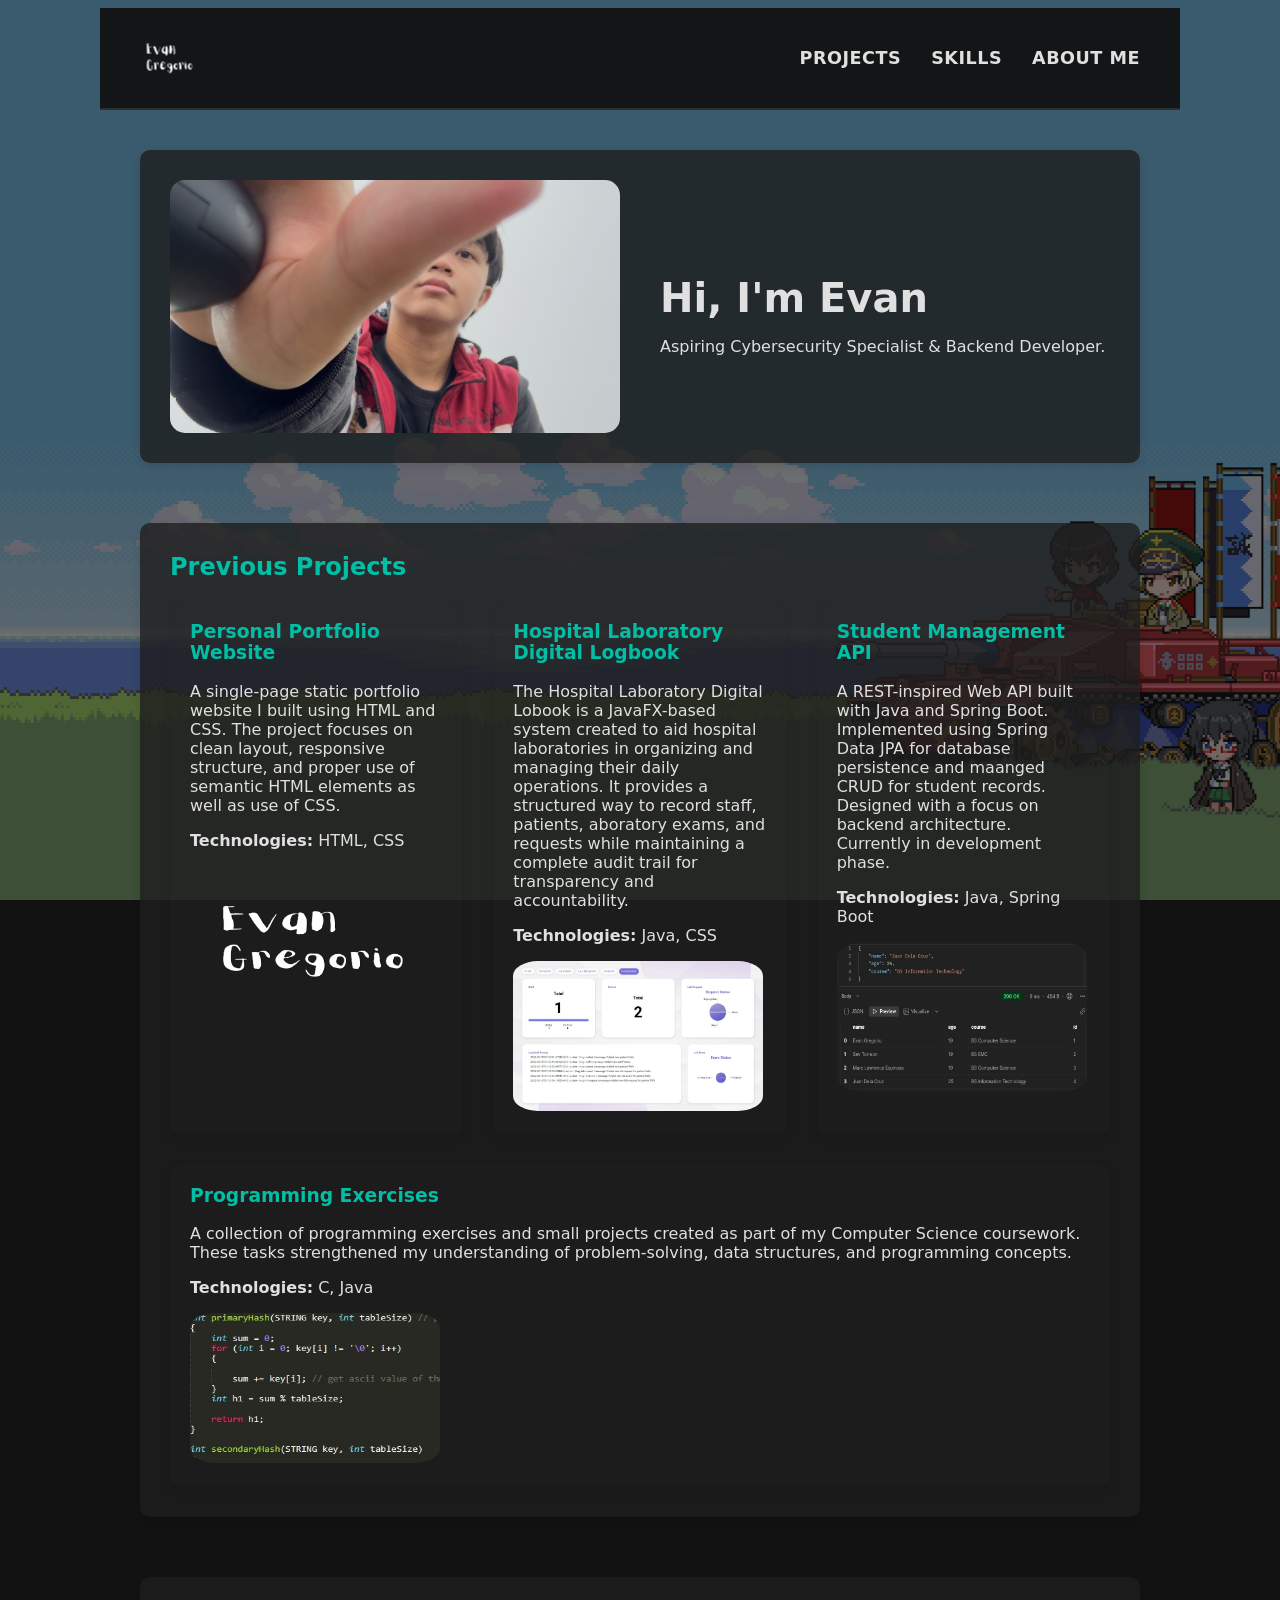
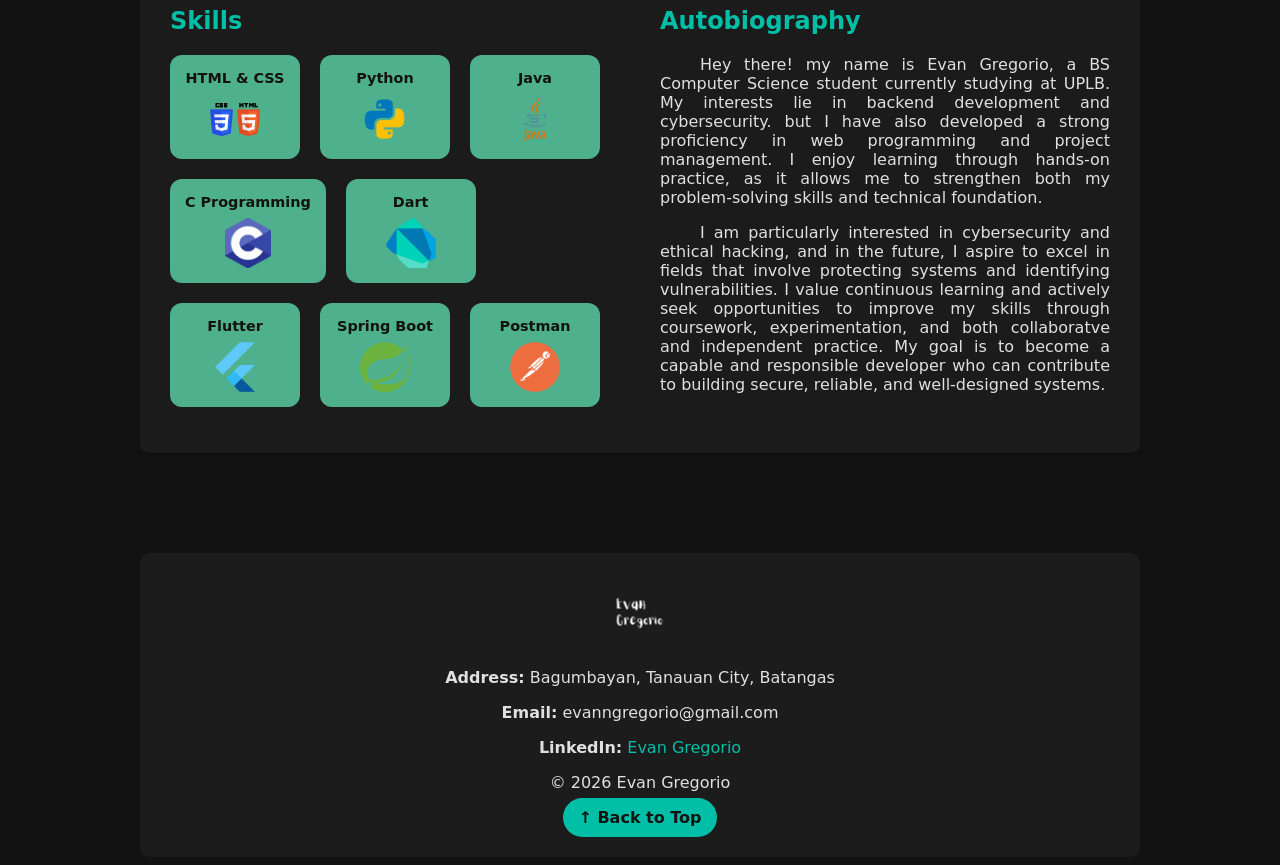
==== index.html @ 621c8b17 "Changed contact number to LinkedIn profile" ====
<!DOCTYPE html>

<html lang="en">
    <head>
        <meta charset="UTF-8">
        <meta name="viewport" content="width=device-width, initial-scale=1.0">
        <title>My Portfolio</title>

        <link rel="stylesheet" href="css/style.css">
    </head>

    <body id ="top">
        <div class="snow-overlay"></div> <!-- snow-like background effect -->

        <header>
            <img src="images/logo.png" alt="My Logo"
            class="my-logo"> <!-- logo -->
            <nav>
                <ul>
                    <li><a href="#projects">Projects</a></li>
                    <li><a href="#skills">Skills</a></li>
                    <li><a href="#about">About Me</a></li>
                </ul> <!-- navigation bar-->
            </nav>
        </header>

        <main>
            <section id="featured">
                <div class="featured-container">
                    <img src="images/feat.jpg" alt="Evan Gregorio" class="featured-photo">
                    
                    <div class="featured-text">
                        <h1>Hi, I'm <span class="highlight">Evan</span></h1>
                        <p>
                            Aspiring Cybersecurity Specialist & Backend Developer.
                        </p>
                    </div>
                </div>
            </section>

            <section id="projects"> <!-- projects --> 
                <h2>Previous Projects</h2>
                <div class="project-list">
                    <div class="project-card">
                        <h3>Personal Portfolio Website</h3>
                        <p>
                            A single-page static portfolio website I built using HTML and CSS.
                            The project focuses on clean layout, responsive structure, and
                            proper use of semantic HTML elements as well as use of CSS.
                        </p>
                        <p><strong>Technologies:</strong> HTML, CSS</p>
                        <img src="images/logo.png" alt="Web Page logo" class="project-photo">
                    </div>

                    <div class="project-card">
                        <h3>Hospital Laboratory Digital Logbook</h3>
                        <p>
                            The Hospital Laboratory Digital Lobook is a JavaFX-based system
                            created to aid hospital laboratories in organizing and managing their
                            daily operations. It provides a structured way to record staff, patients, 
                            aboratory exams, and requests while maintaining a complete audit trail 
                            for transparency and accountability.
                        </p>
                        <p><strong>Technologies:</strong> Java, CSS</p>
                        <img src="images/hospital1.jpg" alt="Hospital Logbook System Interface" class="project-photo">

                    </div>

                    <div class="project-card">
                        <h3>Student Management API</h3>
                        <p>
                            A REST-inspired Web API built with Java and Spring Boot. Implemented
                            using Spring Data JPA for database persistence and maanged CRUD for
                            student records. Designed with a focus on backend architecture.
                            Currently in development phase.
                        </p>
                        <p><strong>Technologies:</strong> Java, Spring Boot</p>
                        <img src="images/student-api-json.jpg" alt="Student Management API" class="project-photo">

                    </div>

                    <div class="project-card">
                        <h3>Programming Exercises</h3>
                        <p>
                            A collection of programming exercises and small projects created as
                            part of my Computer Science coursework. These tasks strengthened my
                            understanding of problem-solving, data structures, and programming
                            concepts.
                        </p>
                        <p><strong>Technologies:</strong> C, Java</p>
                        <img src="images/code.jpg" alt="Sample of program code" class="project-photo">
                    </div>
                </div>
            </section>

            <section id="about"> <!-- skills --> 
                <div id="skills">
                    <h2>Skills</h2>
                    <ul>
                        <li>
                            <span class="skill-name">HTML & CSS</span>
                            <img src="images/html-css.png" alt="HTML & CSS" class="skill-logo">
                        </li>
                        <li>
                            <span class="skill-name">Python</span>
                            <img src="images/python-logo.png" alt="Python" class="skill-logo">
                        </li>
                        <li>
                            <span class="skill-name">Java</span>
                            <img src="images/java-logo.png" alt="Java" class="skill-logo">
                        </li>
                        <li>
                            <span class="skill-name">C Programming</span>
                            <img src="images/clang-logo.png" alt="C Programming" class="skill-logo">
                        </li>
                        <li>
                            <span class="skill-name">Dart</span>
                            <img src="images/dart-logo.png" alt="Dart" class="skill-logo">
                        </li>
                        <li>
                            <span class="skill-name">Flutter</span>
                            <img src="images/flutter.png" alt="Flutter" class="skill-logo">
                        </li>
                        <li>
                            <span class="skill-name">Spring Boot</span>
                            <img src="images/spring-boot.png" alt="Spring Boot" class="skill-logo">
                        </li>                        <li>
                            <span class="skill-name">Postman</span>
                            <img src="images/postman-icon.png" alt="Postman" class="skill-logo">
                        </li>

                    </ul>
                </div>

                <div id="autobiography"> <!-- autobiography --> 
                    <h2>Autobiography</h2>
                    <p class="autobiography">
                        Hey there! my name is Evan Gregorio, a BS Computer Science 
                        student currently studying at UPLB. My interests lie in backend 
                        development and cybersecurity. but I have also developed a strong 
                        proficiency in web programming and project management.
                        I enjoy learning through hands-on practice, as it allows me to 
                        strengthen both my problem-solving skills and technical foundation.
                    </p>

                    <p class="autobiography">
                        I am particularly interested in cybersecurity and ethical hacking, 
                        and in the future, I aspire to excel in fields that involve protecting systems 
                        and identifying vulnerabilities. I value continuous learning and 
                        actively seek opportunities to improve my skills through 
                        coursework, experimentation, and both collaboratve and independent practice. 
                        My goal is to become a capable and responsible developer 
                        who can contribute to building secure, reliable, and well-designed 
                        systems.
                    </p>
                </div>
            </section>

        </main>

        <footer>
            <!-- footer contents -->
            <img src="images/logo.png" alt="My Logo" class="my-logo">
            <!--Logo, Address / Contact Information, and Personal Website-->
            <p><strong>Address:</strong> Bagumbayan, Tanauan City, Batangas</p>
            <p><strong>Email:</strong> evanngregorio@gmail.com</p>
            <p><strong>LinkedIn:</strong><a href="https://www.linkedin.com/in/evan-gregorio-21103337a" target="_blank"
                class="footer-link"> Evan Gregorio</a></p>
            <p>© 2026 Evan Gregorio</p>
            <!--back to top link-->
            <a href="#top" id="back-to-top">↑ Back to Top</a>
        </footer>
    </body>

</html>
---- css/style.css ----
:root {
    --bg-color: #121212;
    --section-bg: #1e1e1e;
    --text-color: #e0e0e0;
    --secondary-text: #b0b0b0;
    --accent-color: #00bfa6;
    --accent-hover: #00ffa1;
    --footer-bg: rgb(30,30,30,0.9);
}

.autobiography {
    text-indent: 40px;
    text-align: justify;
}

header {
    position: sticky;
    top: 0;
    z-index: 1000;
    background-color: rgba(18,18,18,0.95);
    /* everything above is for the sticky navbar feature */

    display: flex;
    align-items: center;
    justify-content: space-between;
    padding: 20px 40px;
    border-bottom: 2px solid rgba(255, 255, 255, 0.1);
}

body {
    background-color: var(--bg-color);
    color: var(--text-color);
    font-family: system-ui, -apple-system, BlinkMacSystemFont, 'Segoe UI', Roboto, Oxygen, Ubuntu, Cantarell, 'Open Sans', 'Helvetica Neue', sans-serif;
}

nav ul {
    display: flex;
    list-style: none;
    gap: 30px;
    padding: 0;
    margin: 0;
}

main {
    padding: 40px;
}

section {
    margin-bottom: 60px;
    background-color: rgb(30, 30, 30, 0.8);
    padding: 30px;
    border-radius: 10px;
    box-shadow: 0 4px 10px rgba(0,0,0,0.1);
    scroll-margin-top: 100px;
}

nav a {
    text-decoration: none;
    color: var(--text-color);
    font-weight: 600;
    font-size: 1.1rem; /* 1.1 times size of root element (basically make text bigger) */
    letter-spacing: 0.5px;
    text-transform: uppercase;
    transition: all 0.3s ease;
    position: relative;
    padding: 5px 0;
}

nav a::after {
    content: '';
    position: absolute;
    width: 0;
    height: 2px;
    bottom: 0;
    left: 0;
    background-color: var(--accent-hover);
    transition: width 0.3s ease;
}

nav a:hover {
    color: var(--accent-hover);
}

nav a:hover::after {
    width: 100%;
}

h2 {
    margin-top: 0;
}

h2, h3 {
    color: var(--accent-color);
}

footer {
    background-color: var(--footer-bg);
    border-radius: 10px;
    text-align: center;
    padding: 30px 0;

}

footer .my-logo {
    margin-bottom: 5px;
    display: inline-block;
}

header,
main,
footer {
    max-width: 1000px;
    margin: 0 auto;
} /* center content (add margin) */

.footer-link {
    color: var(--accent-color);
    text-decoration: none;
    transition: color 0.3s ease;
}

.footer-link:hover {
    color: var(--accent-hover);
    text-decoration: underline;
}

#about {
    display: flex;
    flex-wrap: wrap; /* so the content doesnt overflow on mobile */
    gap: 40px;
}

.my-logo {
    height: 60px;
    width: auto;
    border-radius: 50%;
    transition: transform 0.3s ease;

}

.featured-container {
    display: flex;
    align-items: center;
    gap: 40px;
    flex-wrap: wrap;
}

.featured-text {
    flex: 1;
    min-width: 300px;
}

.featured-text h1 {
    font-size: 2.5rem;
    margin-bottom: 15px;
}

.featured-photo {
    height: auto;
    flex: 1;
    min-width: 300px;
    max-width: 800px;
    width: 100%;
    border-radius: 15px;
    filter: brightness(0.9);
}

.my-logo,
.featured-photo:hover {
    transform: scale(1.05);
    transition: transform 0.3s ease;
}

.project-list {
    display: flex;
    gap: 30px;
    flex-wrap: wrap;
}

.project-photo {
    height: 150px;
    width: 250px;
    border-radius: 10%;
}
.project-card {
    background-color: rgba(30 ,30 ,30 ,0.1);
    padding: 20px;
    border-radius: 20px;
    border-radius: 10px;
    box-shadow: 0 4px 10px rgba(0,0,0,0.1);
    flex: 1;
    min-width: 250px;
}

.project-card h3 {
    margin-top: 0;
}

.project-card:hover {
    transform: translateY(-5px);
    transition: transform 0.3s ease;
}

.snow-overlay {
    position: fixed;
    top: 0;
    left: 0;
    width: 100%;
    height: 100%;
    z-index: -1; /* this places the image in the background */
    pointer-events: none;
    background-image: url('/images/stug.png');
    background-size: cover;
    opacity: 0.4;

}

#featured {
    display: flex;
    justify-content: center;
}

#skills ul {
    list-style: none;
    padding: 0;
    display: flex;
    flex-direction: row;
    flex-wrap: wrap;
    gap: 20px;
    justify-content: flex-start;
    text-align: center;
}

#skills li {
    background-color: #4fb08d; /* accent color */
    color: #121212;             /* text on badge */
    padding: 15px;
    border-radius: 12px;
    font-weight: bold;
    font-size: 0.9rem;
    display: flex;
    flex-direction: column;
    align-items: center;
    justify-content: center;
    min-width: 100px; /* boxes have uniform size*/
    transition: background-color 0.5s ease; /* cool loading effect (refresh page to see)*/
}

/* move box design here */
.skill-name {
    background-color: transparent;
    display: flex;
    align-items: center;
    gap: 15px;
    padding: 0;
    margin-bottom: 8px;
}

.skill-logo {
    width: 50px;
    height: 50px;
    object-fit: contain; /* dont remove. this fixes squeezing prob */
    transition: transform 0.2s ease;
}

/* cool hover effect */
.skill-logo:hover {
    transform: scale(1.2) rotate(5deg);
}

#skills,
#autobiography {
    flex: 1;
} /* add flex between skills and autobiography */

#back-to-top {
    background-color: var(--accent-color);
    color: var(--bg-color);
    padding: 10px 15px;
    border-radius: 50px;
    text-decoration: none;
    font-weight: bold;
} /* floating back to top button */

#back-to-top:hover {
    background-color: var(--accent-hover);
}

html {
    scroll-behavior: smooth;
}
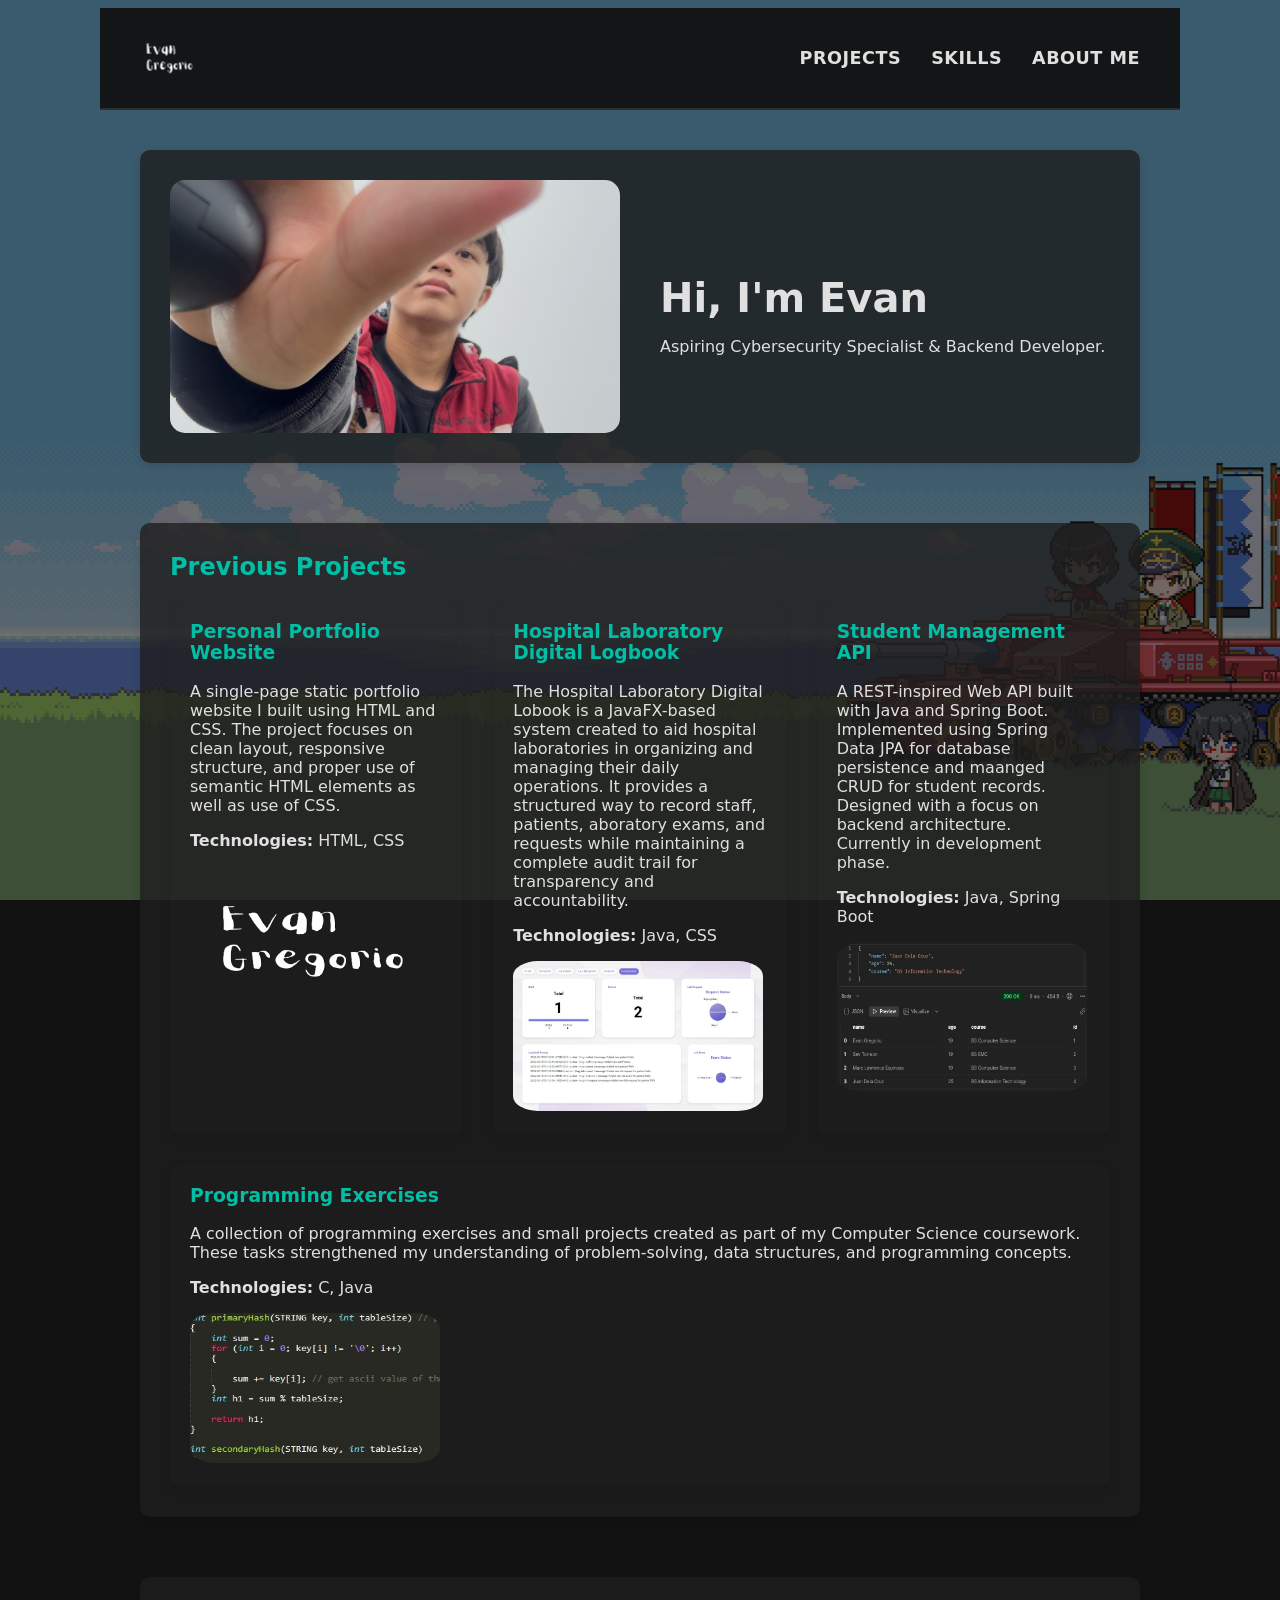
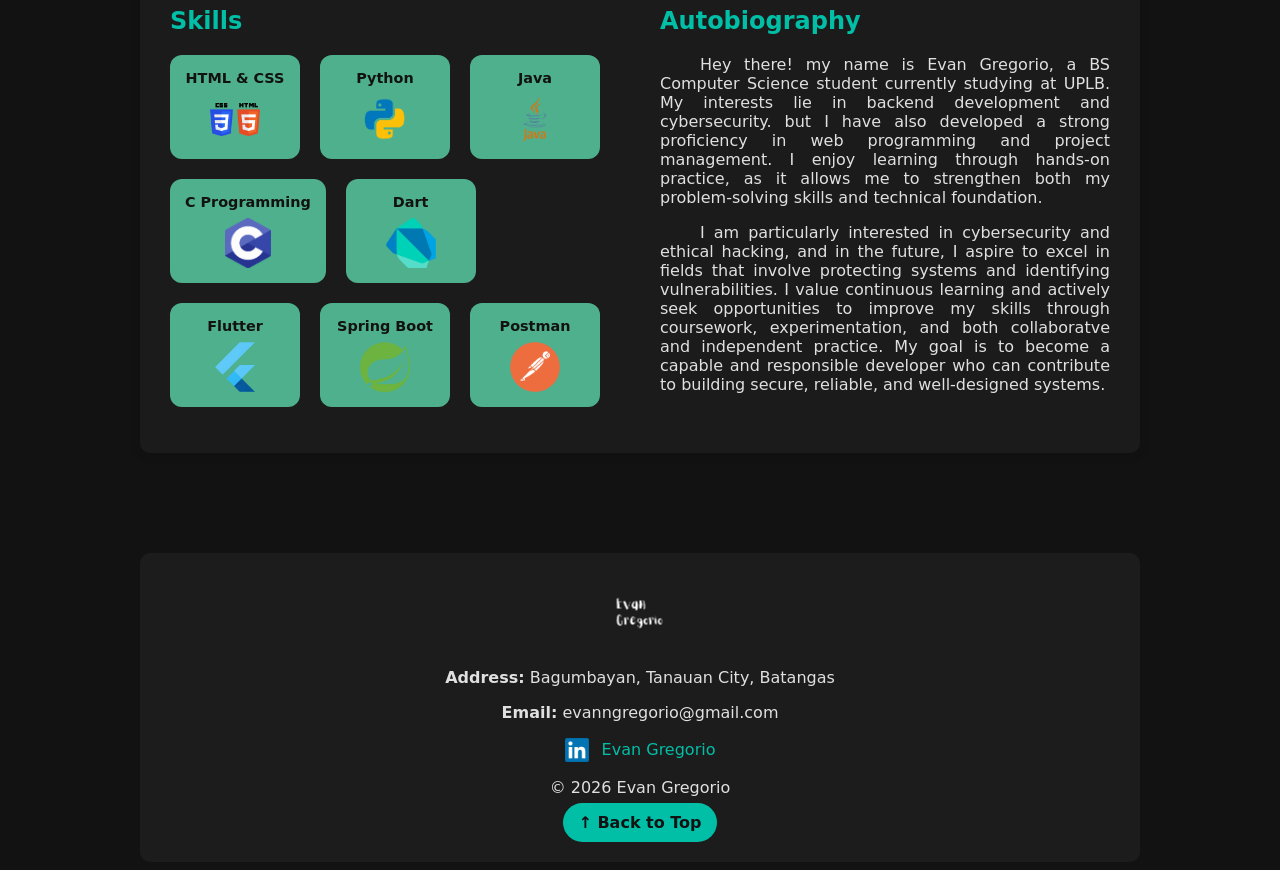
==== commit 0ee14bb5: "Made a cleaner linkedin footer link" ====
--- a/index.html
+++ b/index.html
@@ -164,8 +164,12 @@
             <!--Logo, Address / Contact Information, and Personal Website-->
             <p><strong>Address:</strong> Bagumbayan, Tanauan City, Batangas</p>
             <p><strong>Email:</strong> evanngregorio@gmail.com</p>
-            <p><strong>LinkedIn:</strong><a href="https://www.linkedin.com/in/evan-gregorio-21103337a" target="_blank"
-                class="footer-link"> Evan Gregorio</a></p>
+            <p>
+                <a href="https://www.linkedin.com/in/evan-gregorio-21103337a" target="_blank" class="footer-link">
+                    <img src="images/linkedin-logo.png" alt="LinkedIn" style="width: 24px; vertical-align: middle; margin-right: 8px;">
+                    Evan Gregorio
+                </a>
+            </p>
             <p>© 2026 Evan Gregorio</p>
             <!--back to top link-->
             <a href="#top" id="back-to-top">↑ Back to Top</a>
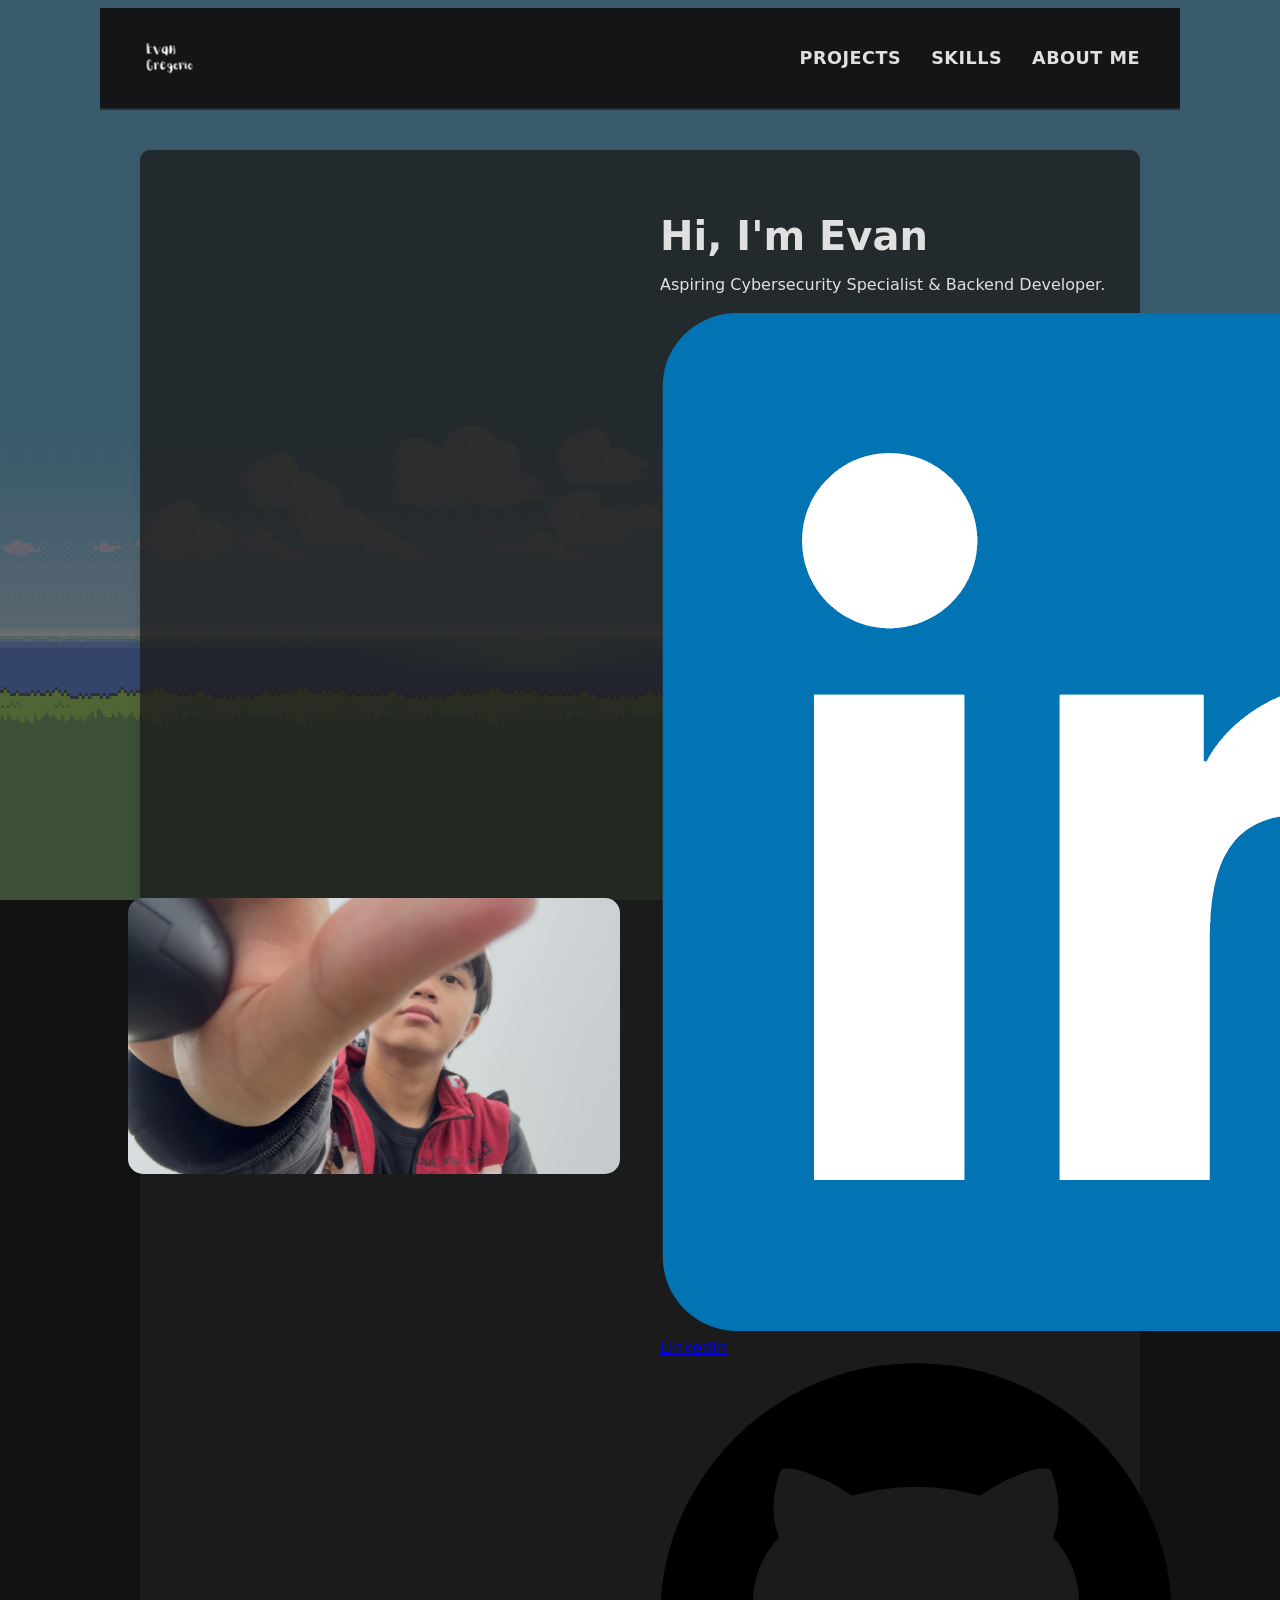
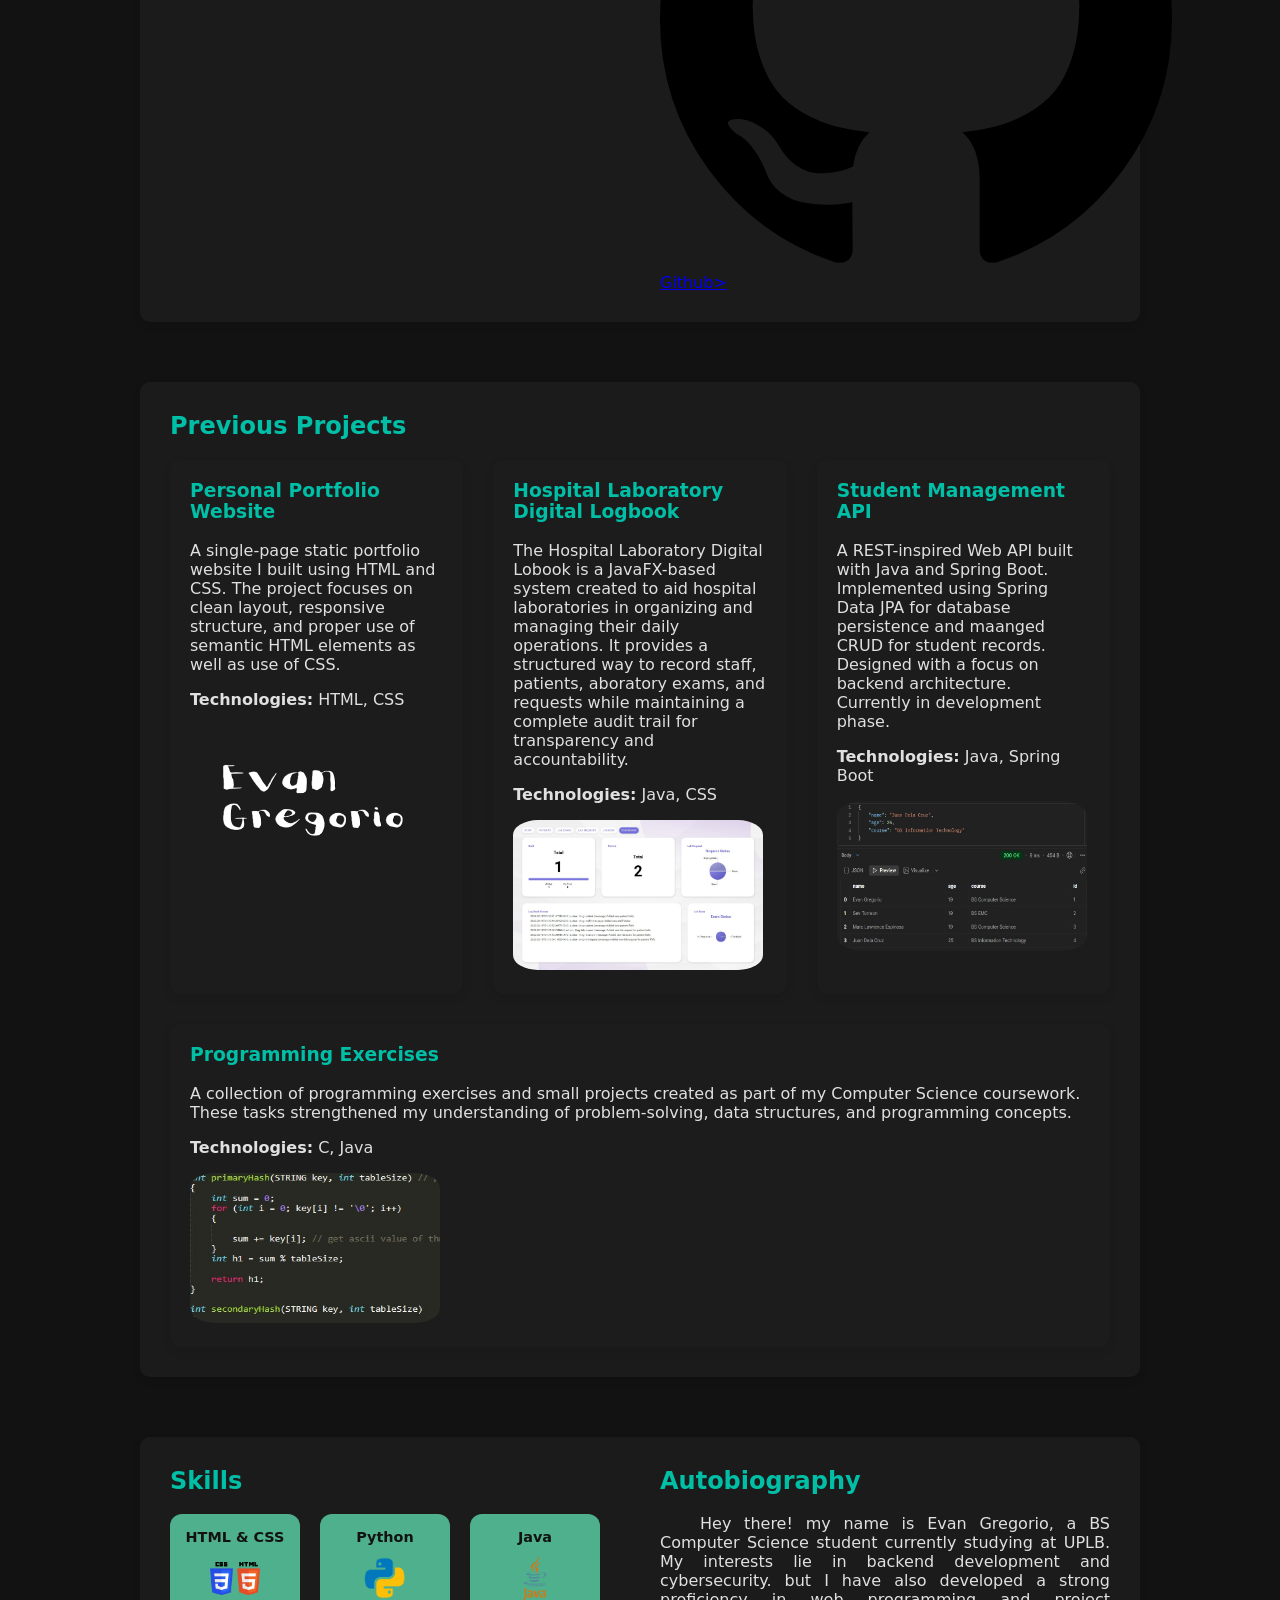
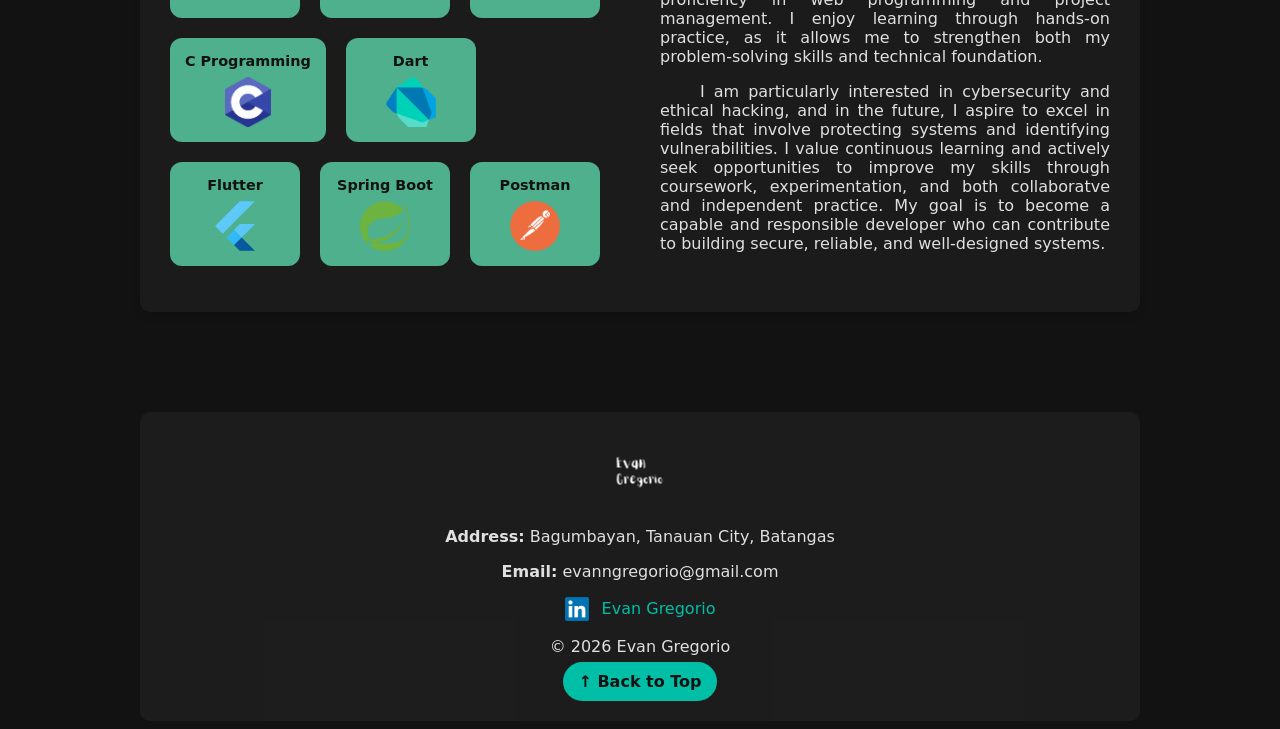
==== commit ff3979d4: "Added Socials link to feature section" ====
--- a/index.html
+++ b/index.html
@@ -34,6 +34,15 @@
                         <p>
                             Aspiring Cybersecurity Specialist & Backend Developer.
                         </p>
+
+                        <div class="featured-socials">
+                            <a href="https://www.linkedin.com/in/evan-gregorio-21103337a" target="_blank" class="social-btn">
+                                <img src="images/linkedin-logo.png" alt="LinkedIn"> LinkedIn
+                            </a>
+                            <a href="https:github.com/randomchaffee" target="_blank" class="social-btn">
+                                <img src="images/github-logo.png" alt="Github"> Github>
+                            </a>
+                        </div>
                     </div>
                 </div>
             </section>
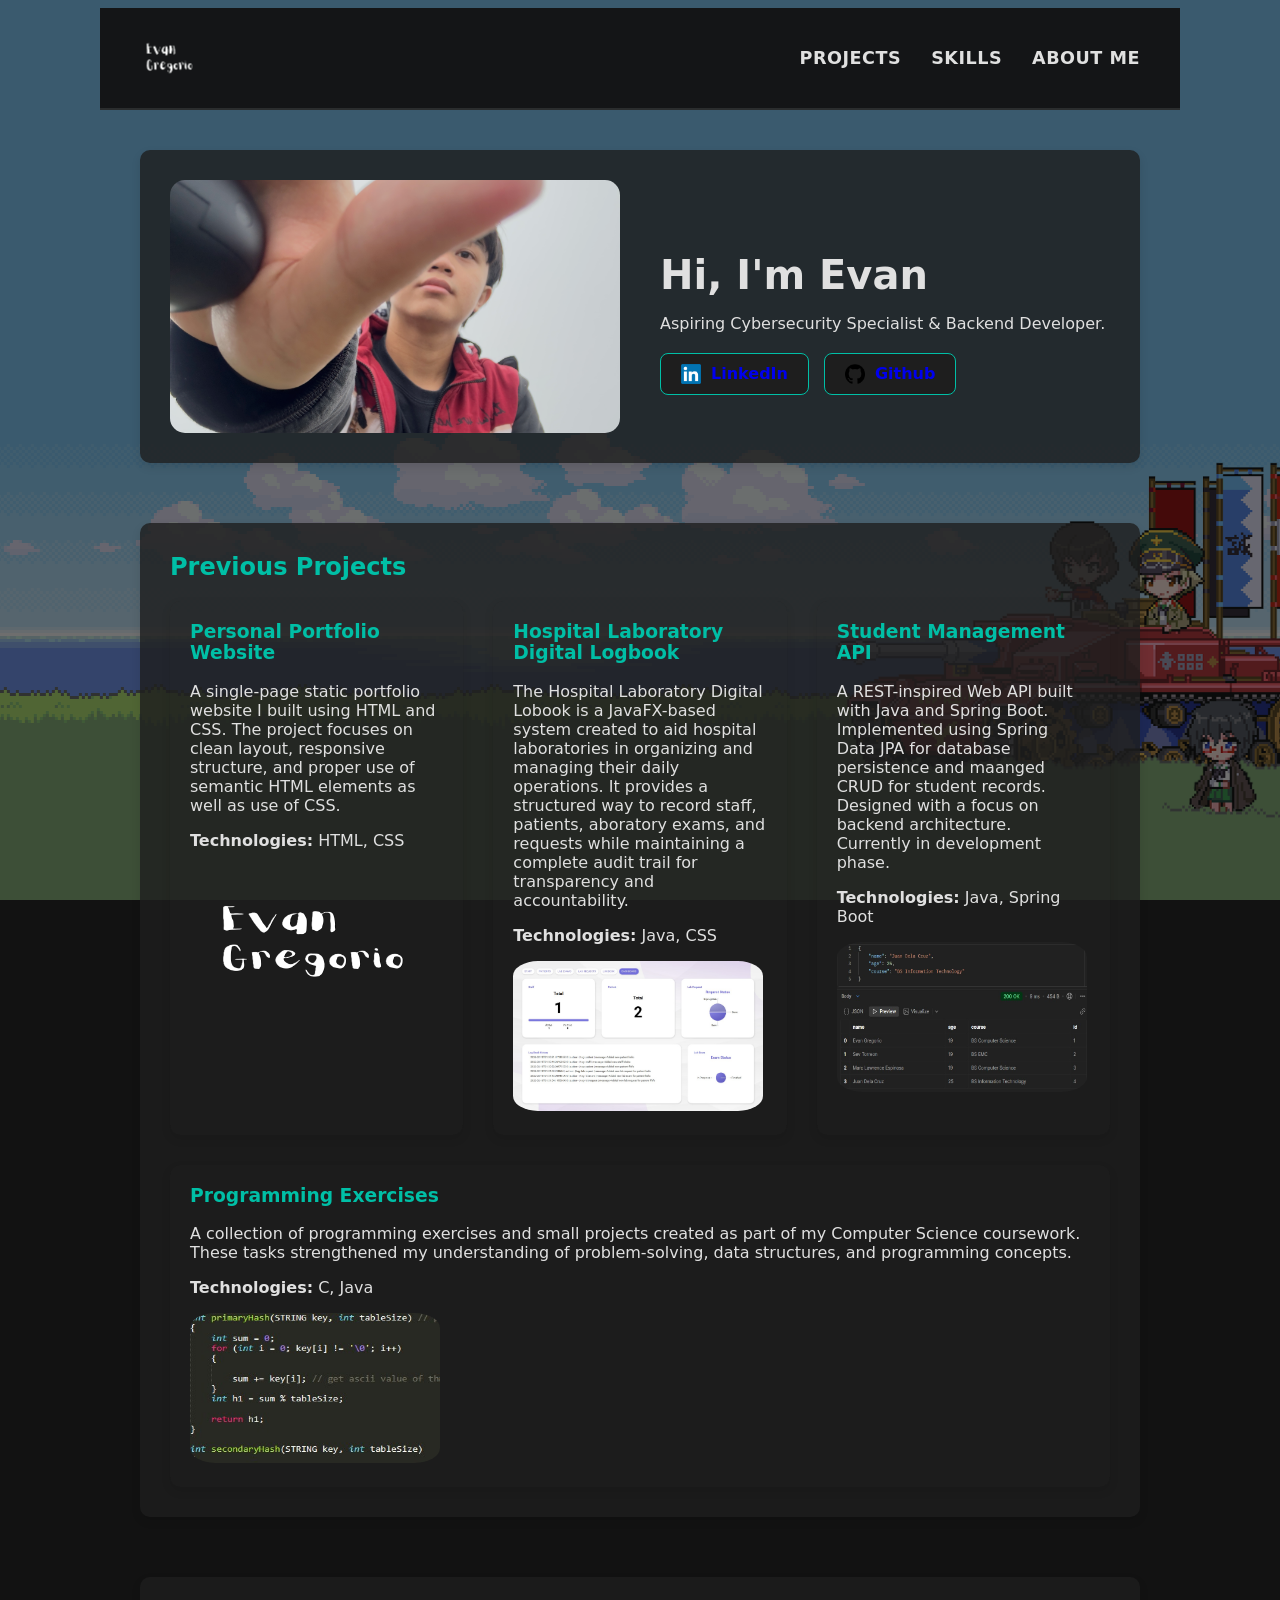
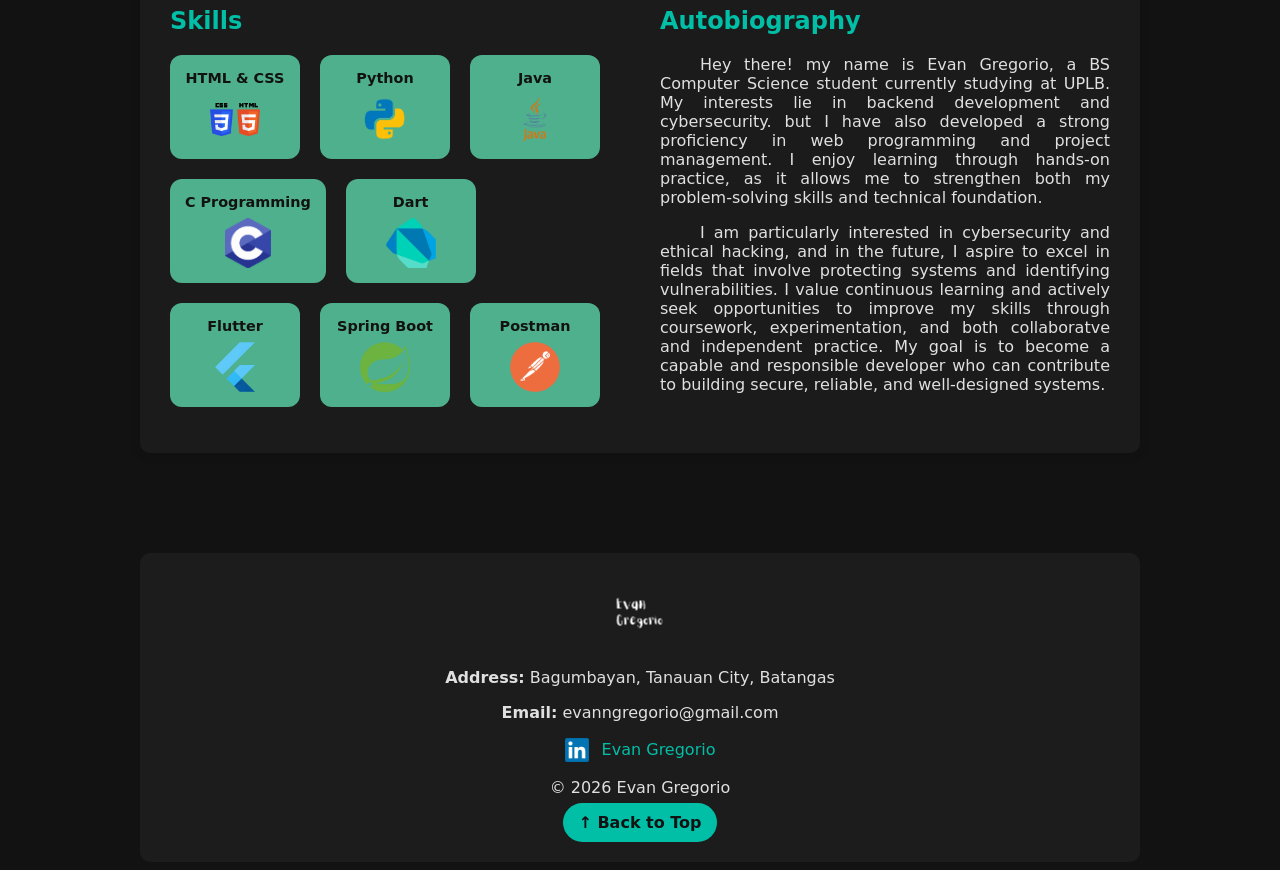
==== commit bcb110df: "Added fast links to github and linkedin on the feature section" ====
--- a/index.html
+++ b/index.html
@@ -40,7 +40,7 @@
                                 <img src="images/linkedin-logo.png" alt="LinkedIn"> LinkedIn
                             </a>
                             <a href="https:github.com/randomchaffee" target="_blank" class="social-btn">
-                                <img src="images/github-logo.png" alt="Github"> Github>
+                                <img src="images/github-logo.png" alt="Github"> Github
                             </a>
                         </div>
                     </div>
--- a/css/style.css
+++ b/css/style.css
@@ -163,6 +163,43 @@
     width: 100%;
     border-radius: 15px;
     filter: brightness(0.9);
+}
+
+.featured-socials {
+    display: flex;
+    gap: 15px;
+    margin-top: 20px;
+}
+
+.social-btn {
+    display: flex;
+    align-items: center;
+    gap: 10px;
+    padding: 10px 20px;
+    background-color: var(--section-bg);
+    border: 1px solid var(--accent-color);
+    text-decoration: none;
+    border-radius: 8px;
+    font-weight: 600;
+    transition: all 0.3s ease;
+}
+
+.social-btn img {
+    width: 20px;
+    height: 20px;
+}
+
+.social-btn:hover {
+    background-color: var(--accent-color);
+    color: var(--bg-color);
+    transform: translateY(-3px);
+    box-shadow: 0 4px 15px rgba(0, 191, 166, 0.3);
+}
+
+.social-btn:visited,
+.social-btn:active {
+    color: var(--text-color);
+    text-decoration: none;
 }
 
 .my-logo,
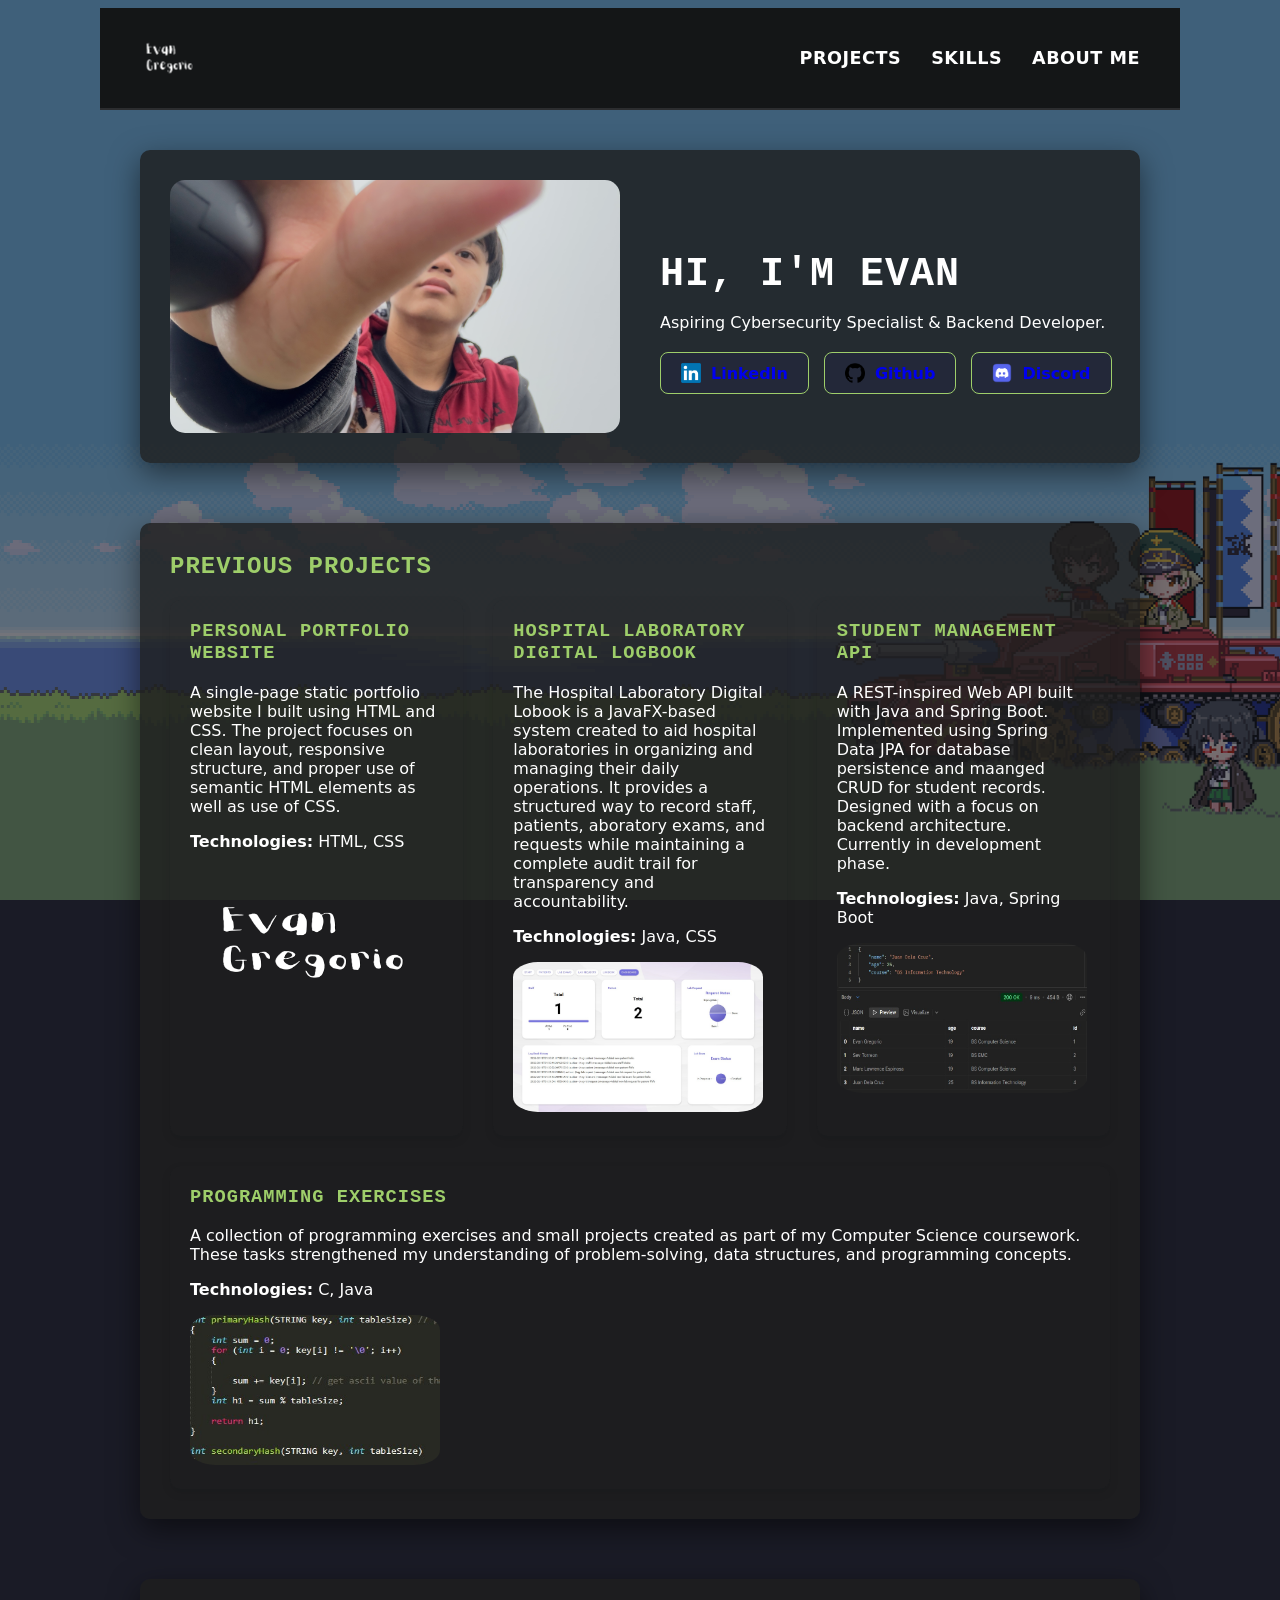
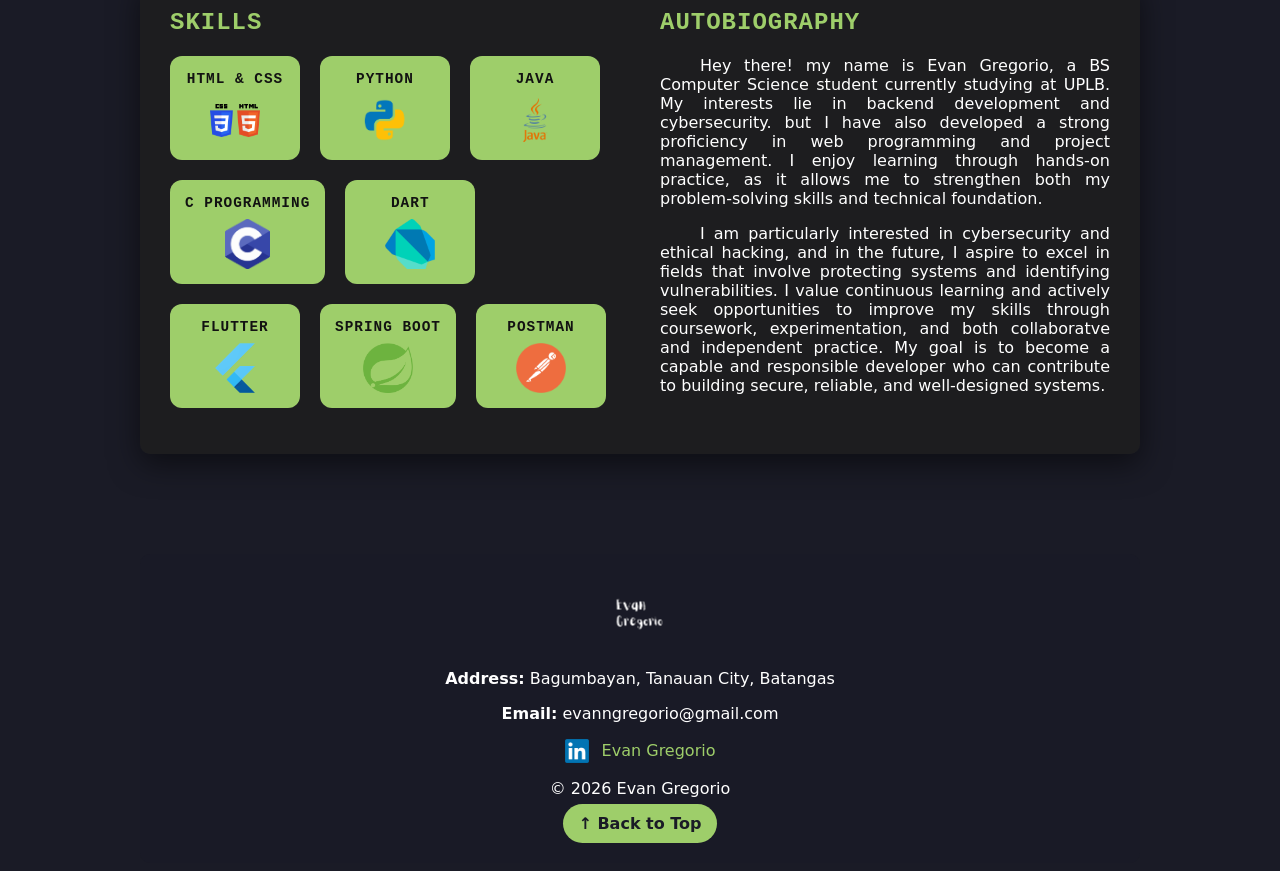
==== commit 5fe581be: "Added discord link in feature section" ====
--- a/index.html
+++ b/index.html
@@ -41,6 +41,9 @@
                             </a>
                             <a href="https:github.com/randomchaffee" target="_blank" class="social-btn">
                                 <img src="images/github-logo.png" alt="Github"> Github
+                            </a>
+                            <a href="https://discord.com/users/348028456723939329" target="_blank" class="social-btn">
+                                <img src="images/discord-logo.png" alt="Discord"> Discord
                             </a>
                         </div>
                     </div>
--- a/css/style.css
+++ b/css/style.css
@@ -1,11 +1,11 @@
 :root {
-    --bg-color: #121212;
-    --section-bg: #1e1e1e;
-    --text-color: #e0e0e0;
-    --secondary-text: #b0b0b0;
-    --accent-color: #00bfa6;
-    --accent-hover: #00ffa1;
-    --footer-bg: rgb(30,30,30,0.9);
+    --bg-color: #1a1b26;           /* Deep, soft navy */
+    --section-bg: rgba(36, 40, 59, 0.9); /* Opaque enough to hide background "noise" */
+    --text-color: #ffffff;         /* Soft blue-white (low contrast for eye comfort) */
+    --secondary-text: #9aa5ce;     /* Muted blue-grey */
+    --accent-color: #9ece6a;       /* Soft Sage Green - the "Backend" look */
+    --accent-hover: #b9f27c;       /* A gentle glow */
+    --footer-bg: rgba(26, 27, 38, 0.95);
 }
 
 .autobiography {
@@ -49,8 +49,9 @@
     margin-bottom: 60px;
     background-color: rgb(30, 30, 30, 0.8);
     padding: 30px;
+    border: 1px solid rgba(158, 206, 106. 0.1);
     border-radius: 10px;
-    box-shadow: 0 4px 10px rgba(0,0,0,0.1);
+    box-shadow: 0 10px 30px rgba(0,0,0,0.5);
     scroll-margin-top: 100px;
 }
 
@@ -269,7 +270,7 @@
 }
 
 #skills li {
-    background-color: #4fb08d; /* accent color */
+    background-color: #9ece6a; /* accent color */
     color: #121212;             /* text on badge */
     padding: 15px;
     border-radius: 12px;
@@ -283,6 +284,11 @@
     transition: background-color 0.5s ease; /* cool loading effect (refresh page to see)*/
 }
 
+h1, h2, h3, .skill-name {
+    font-family: 'Courier New', Courier, monospace;
+    letter-spacing: 1px;
+    text-transform: uppercase;
+}
 /* move box design here */
 .skill-name {
     background-color: transparent;
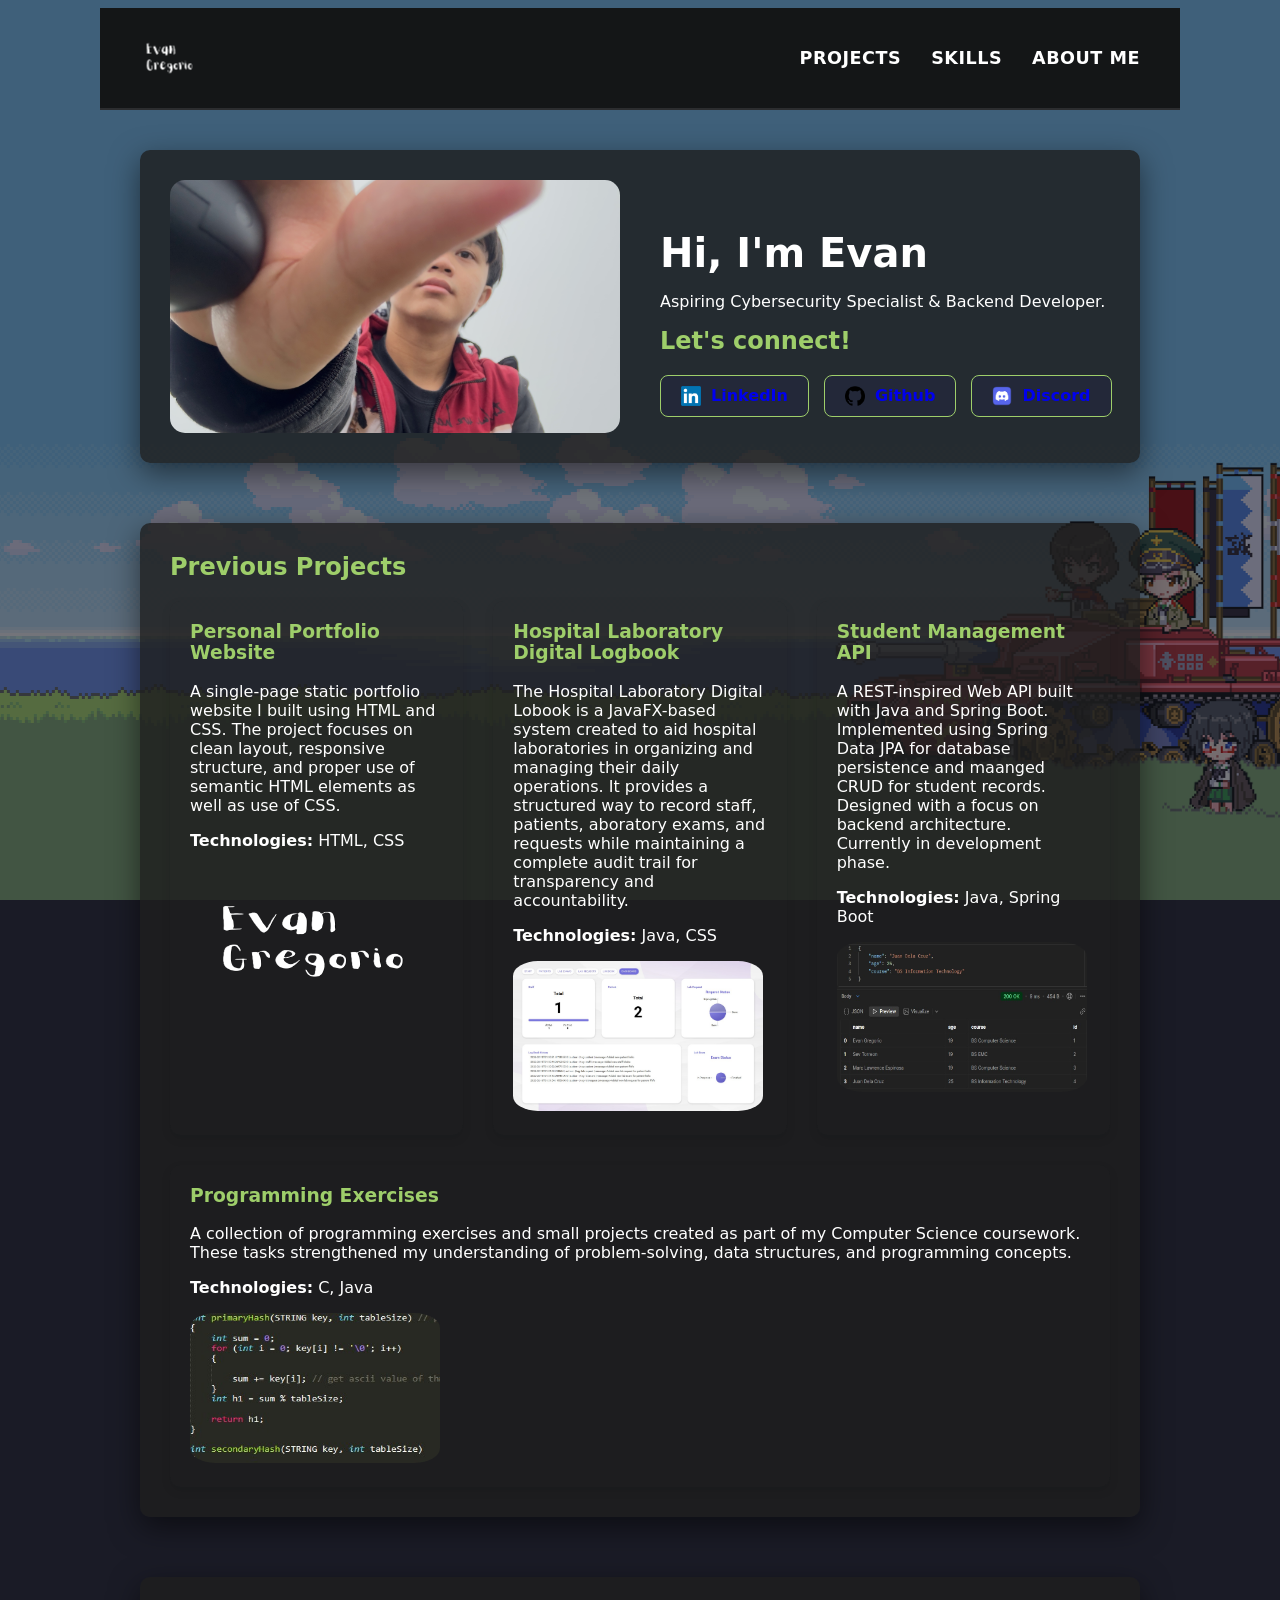
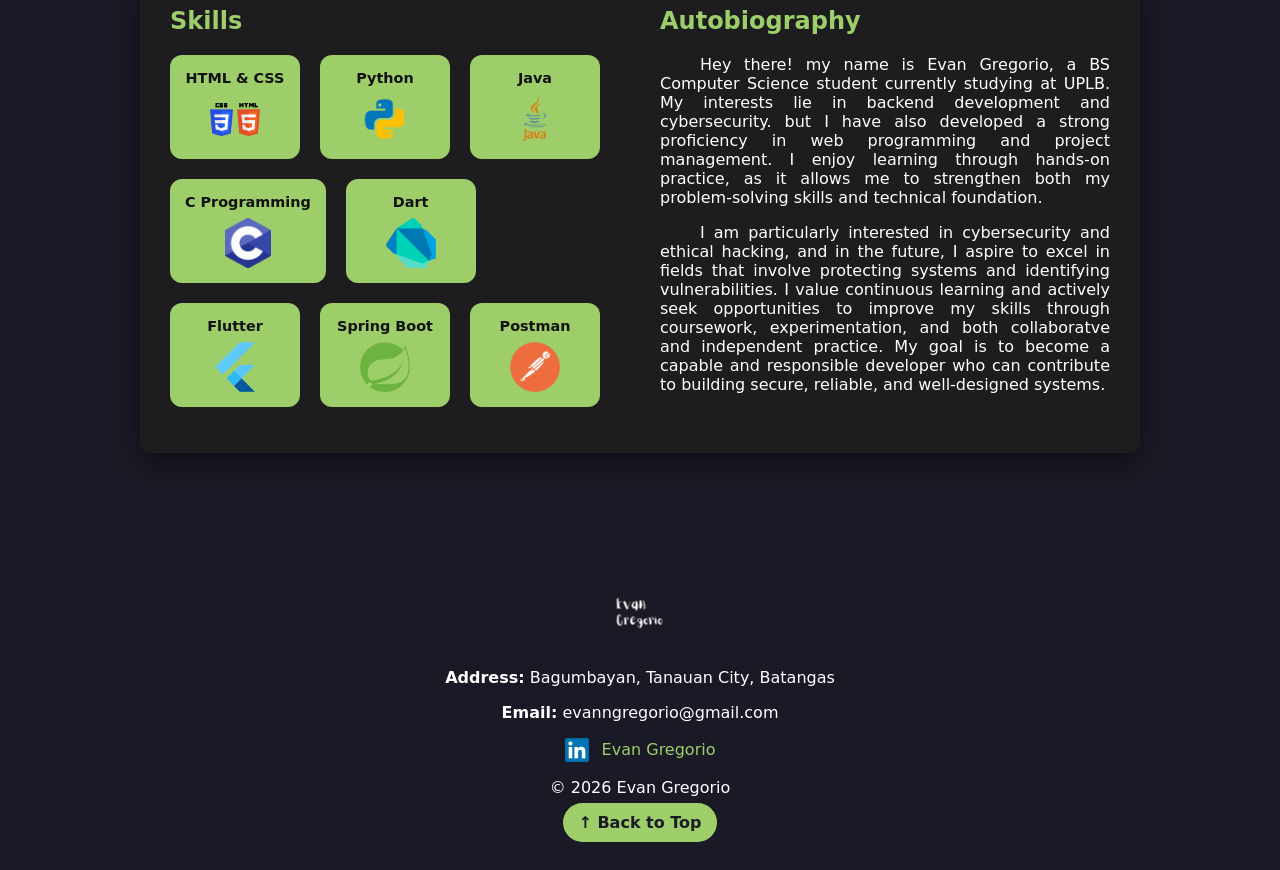
==== commit 47e04e0f: "Modified font family for a cleaner look" ====
--- a/index.html
+++ b/index.html
@@ -34,6 +34,10 @@
                         <p>
                             Aspiring Cybersecurity Specialist & Backend Developer.
                         </p>
+
+                        <h2>
+                            Let's connect!
+                        </h2>
 
                         <div class="featured-socials">
                             <a href="https://www.linkedin.com/in/evan-gregorio-21103337a" target="_blank" class="social-btn">
--- a/css/style.css
+++ b/css/style.css
@@ -170,6 +170,7 @@
     display: flex;
     gap: 15px;
     margin-top: 20px;
+    color: #ffffff;
 }
 
 .social-btn {
@@ -284,11 +285,6 @@
     transition: background-color 0.5s ease; /* cool loading effect (refresh page to see)*/
 }
 
-h1, h2, h3, .skill-name {
-    font-family: 'Courier New', Courier, monospace;
-    letter-spacing: 1px;
-    text-transform: uppercase;
-}
 /* move box design here */
 .skill-name {
     background-color: transparent;
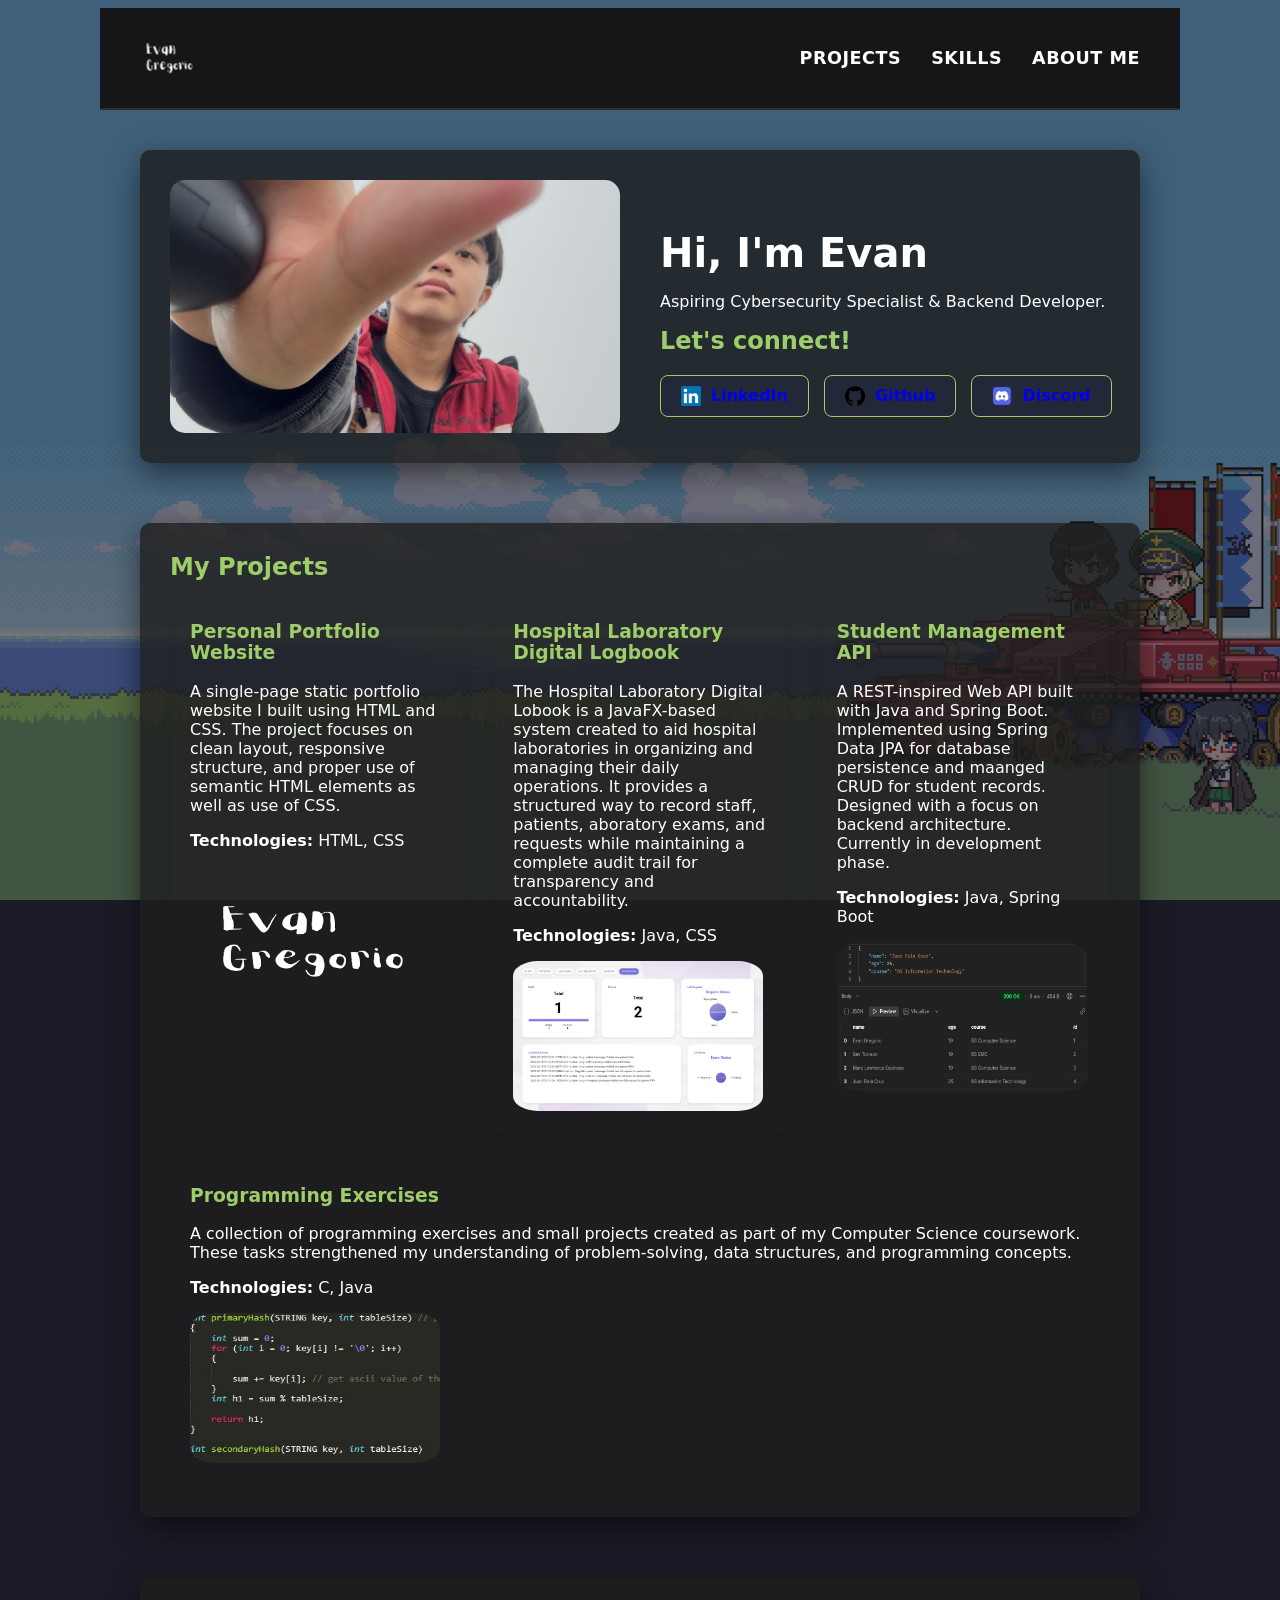
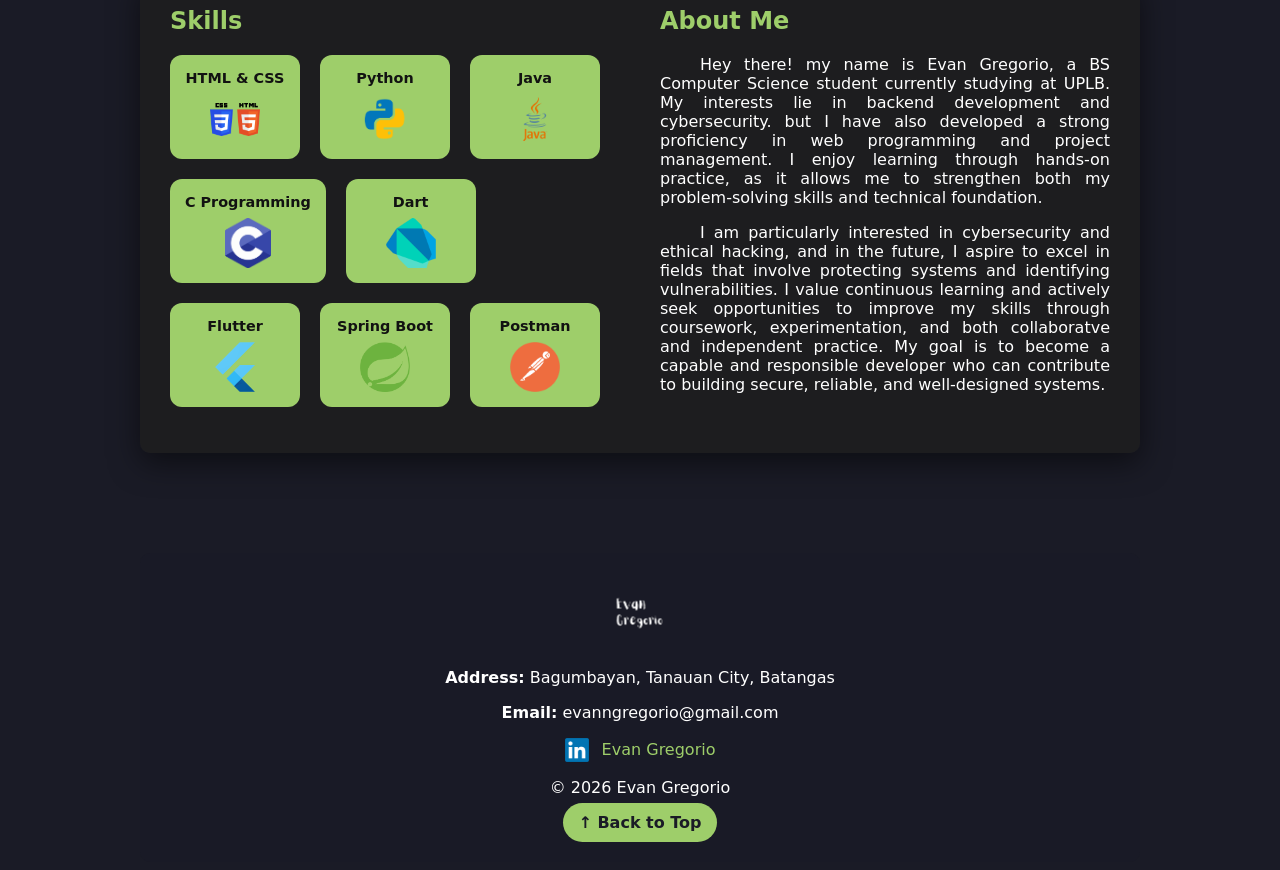
==== commit 7ccac008: "More text refactoring" ====
--- a/index.html
+++ b/index.html
@@ -55,7 +55,7 @@
             </section>
 
             <section id="projects"> <!-- projects --> 
-                <h2>Previous Projects</h2>
+                <h2>My Projects</h2>
                 <div class="project-list">
                     <div class="project-card">
                         <h3>Personal Portfolio Website</h3>
@@ -149,7 +149,7 @@
                 </div>
 
                 <div id="autobiography"> <!-- autobiography --> 
-                    <h2>Autobiography</h2>
+                    <h2>About Me</h2>
                     <p class="autobiography">
                         Hey there! my name is Evan Gregorio, a BS Computer Science 
                         student currently studying at UPLB. My interests lie in backend 
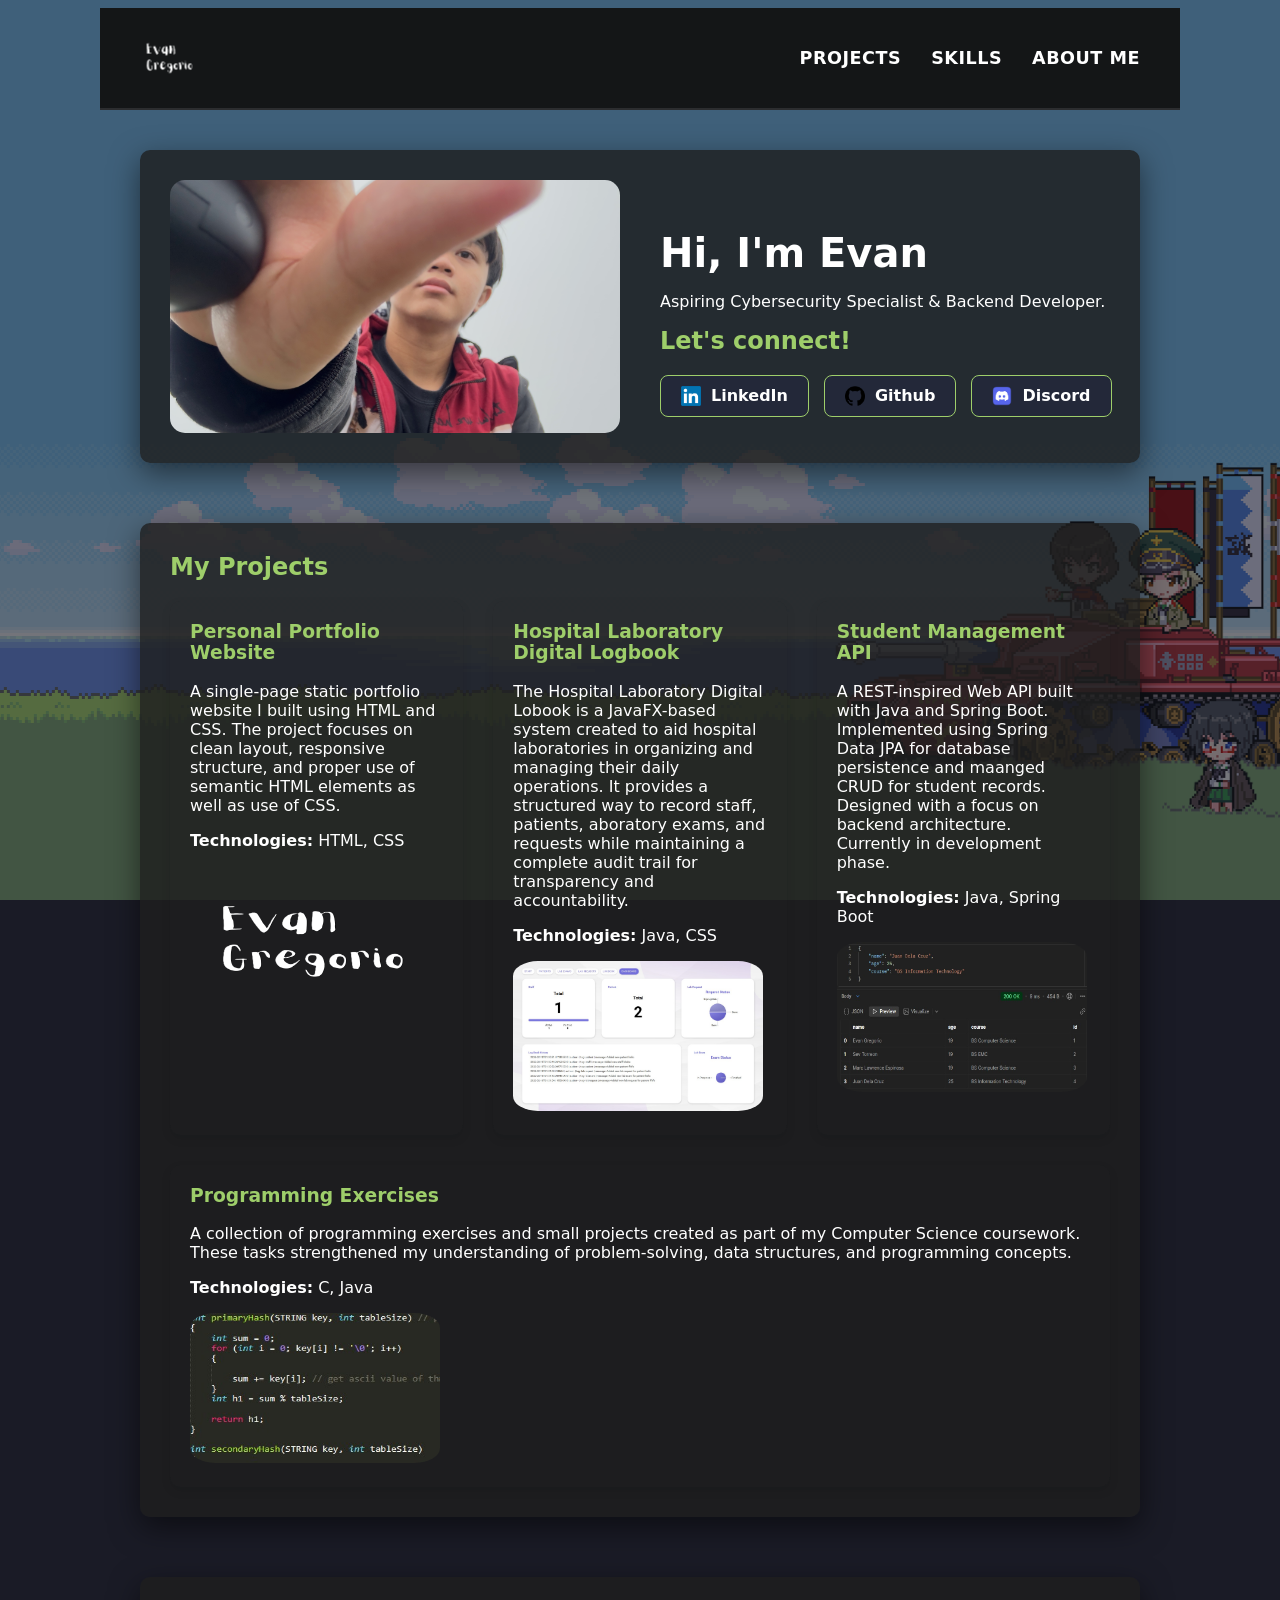
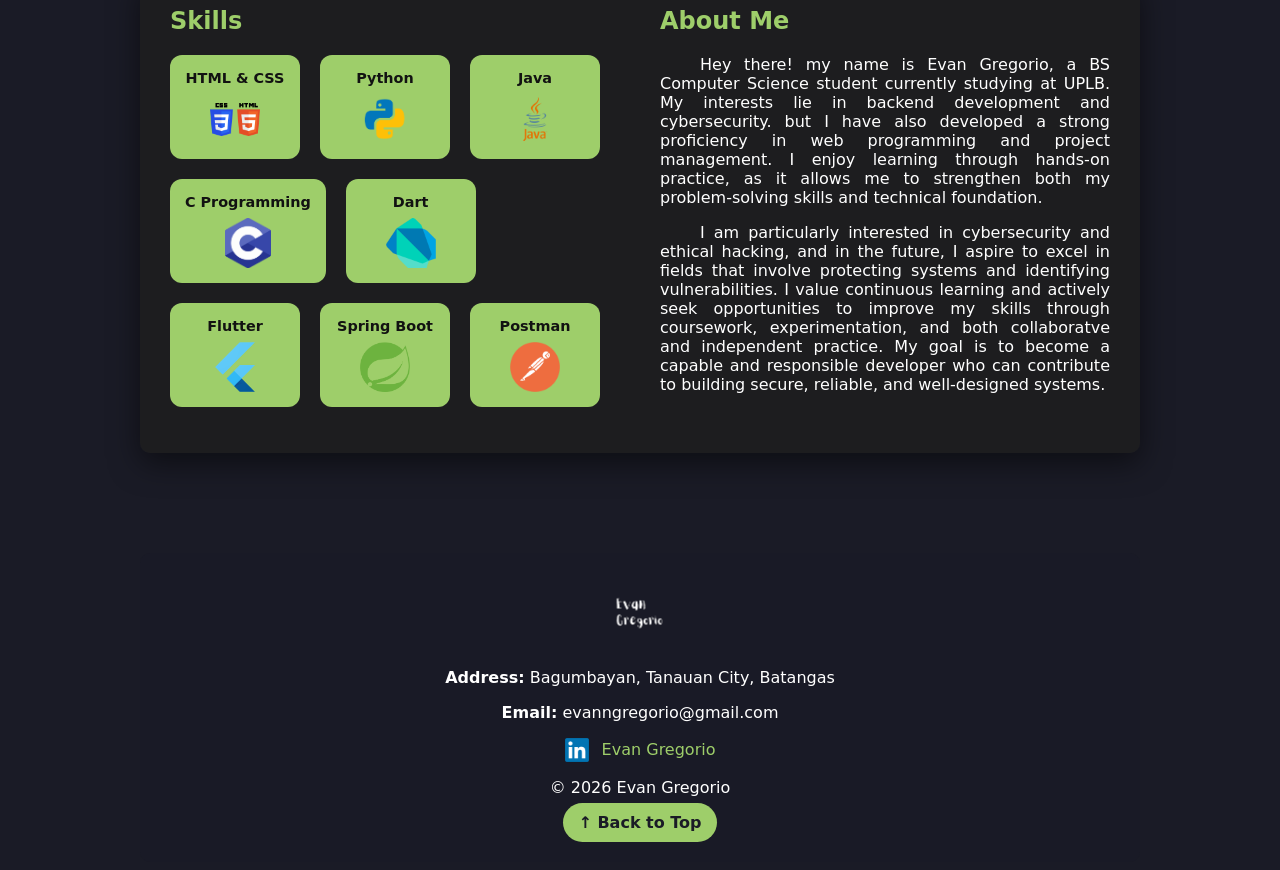
==== commit a0c6ee07: "Fix incorrect link to github issue" ====
--- a/index.html
+++ b/index.html
@@ -43,7 +43,7 @@
                             <a href="https://www.linkedin.com/in/evan-gregorio-21103337a" target="_blank" class="social-btn">
                                 <img src="images/linkedin-logo.png" alt="LinkedIn"> LinkedIn
                             </a>
-                            <a href="https:github.com/randomchaffee" target="_blank" class="social-btn">
+                            <a href="https://github.com/randomchaffee" target="_blank" class="social-btn">
                                 <img src="images/github-logo.png" alt="Github"> Github
                             </a>
                             <a href="https://discord.com/users/348028456723939329" target="_blank" class="social-btn">
--- a/css/style.css
+++ b/css/style.css
@@ -183,6 +183,7 @@
     text-decoration: none;
     border-radius: 8px;
     font-weight: 600;
+    color: #ffffff;
     transition: all 0.3s ease;
 }
 
